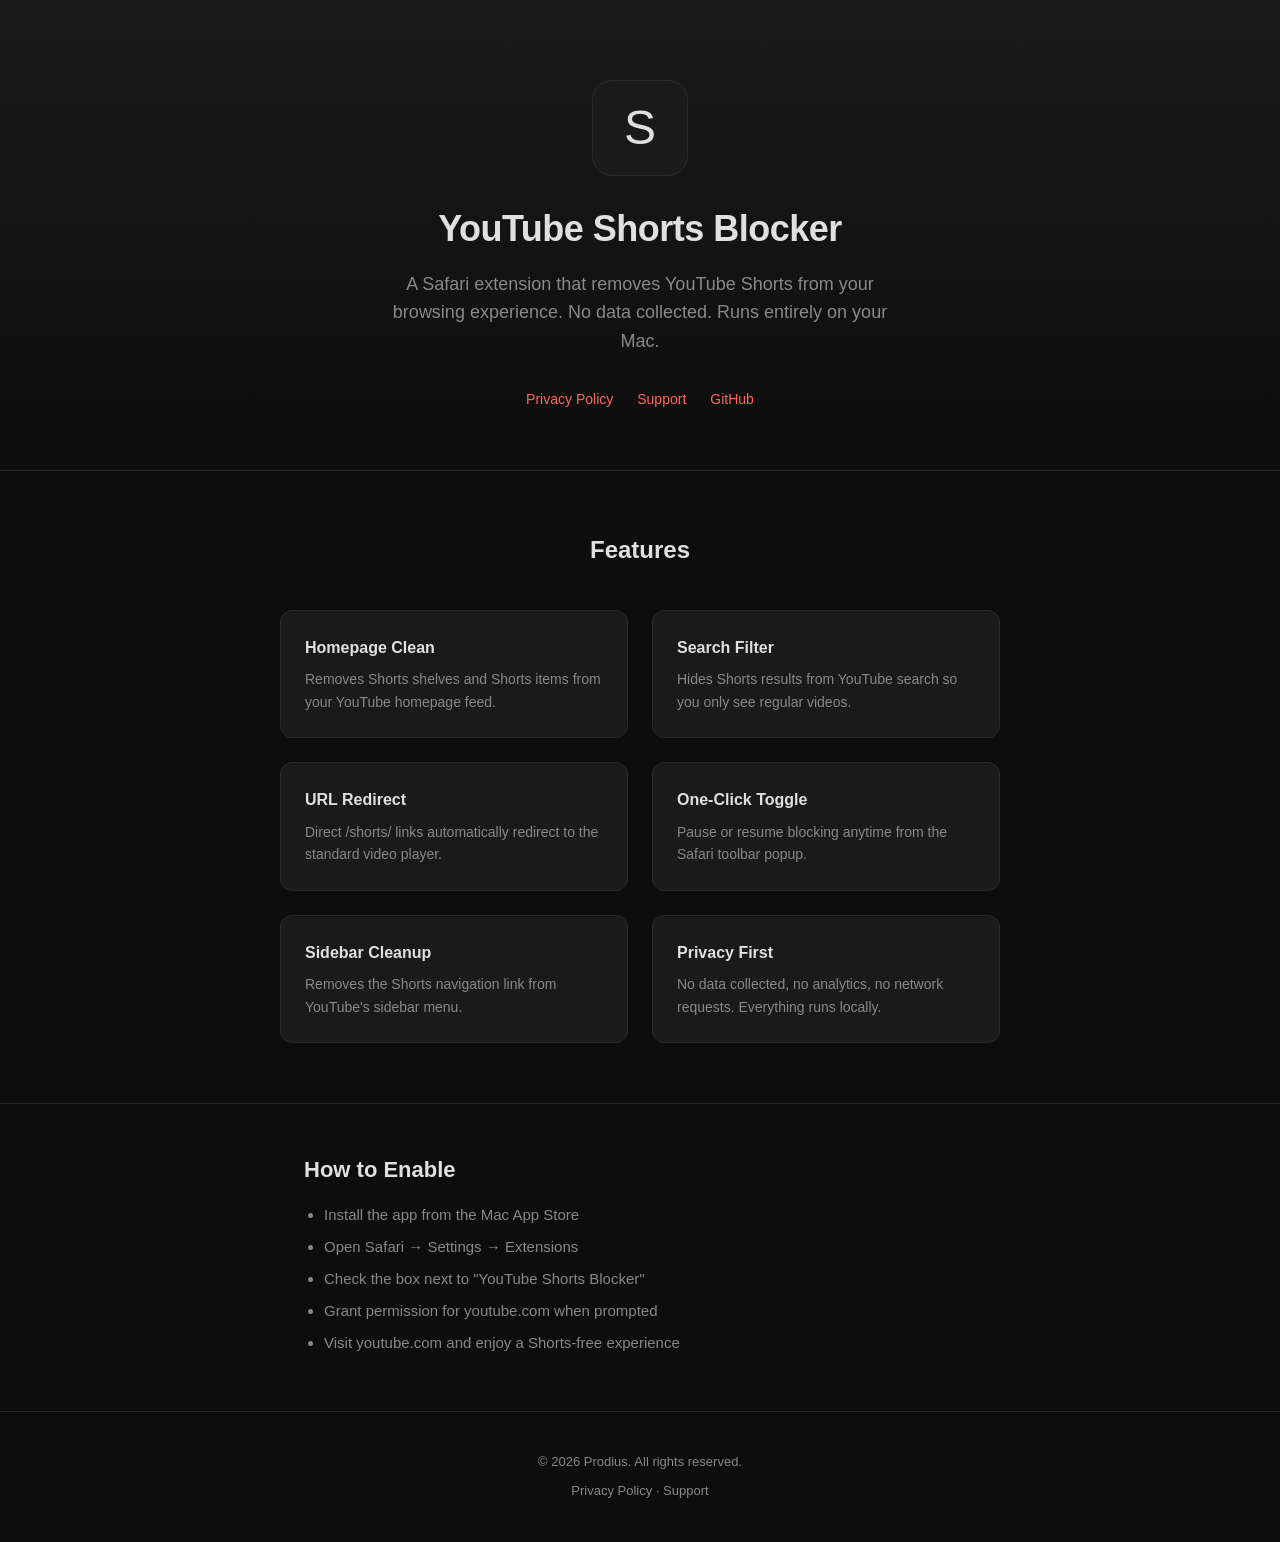
==== docs/index.html @ ae2ee3c0 "Add GitHub Pages site: landing, privacy policy, support Pages for App Store Connect submission: - La" ====
<!DOCTYPE html>
<html lang="en">
<head>
  <meta charset="UTF-8">
  <meta name="viewport" content="width=device-width, initial-scale=1.0">
  <title>YouTube Shorts Blocker — Safari Extension</title>
  <style>
    :root { --bg: #0d0d0d; --surface: #1a1a1a; --border: #2a2a2a; --text: #e0e0e0; --muted: #888; --accent: #E53935; --accent2: #ff6659; }
    * { margin: 0; padding: 0; box-sizing: border-box; }
    body { font-family: -apple-system, BlinkMacSystemFont, "SF Pro Text", "Helvetica Neue", sans-serif; background: var(--bg); color: var(--text); line-height: 1.6; }

    .hero {
      text-align: center;
      padding: 80px 24px 60px;
      background: linear-gradient(180deg, #1a1a1a 0%, #0d0d0d 100%);
      border-bottom: 1px solid var(--border);
    }
    .hero-icon {
      width: 96px; height: 96px; border-radius: 20px;
      background: var(--surface); border: 1px solid var(--border);
      display: inline-flex; align-items: center; justify-content: center;
      font-size: 48px; margin-bottom: 24px;
    }
    .hero h1 { font-size: 36px; font-weight: 700; letter-spacing: -0.5px; margin-bottom: 12px; }
    .hero p { font-size: 18px; color: var(--muted); max-width: 520px; margin: 0 auto 32px; }
    .badge { display: inline-block; }
    .badge img { height: 40px; }

    .container { max-width: 720px; margin: 0 auto; padding: 0 24px; }

    .features {
      padding: 60px 24px;
      border-bottom: 1px solid var(--border);
    }
    .features h2 { text-align: center; font-size: 24px; margin-bottom: 40px; }
    .feature-grid { display: grid; grid-template-columns: 1fr 1fr; gap: 24px; max-width: 720px; margin: 0 auto; }
    .feature {
      background: var(--surface); border: 1px solid var(--border); border-radius: 12px; padding: 24px;
    }
    .feature h3 { font-size: 16px; margin-bottom: 8px; }
    .feature p { font-size: 14px; color: var(--muted); }

    .section {
      padding: 48px 24px;
      border-bottom: 1px solid var(--border);
    }
    .section h2 { font-size: 22px; margin-bottom: 16px; }
    .section p, .section li { font-size: 15px; color: var(--muted); }
    .section ul { padding-left: 20px; }
    .section li { margin-bottom: 8px; }
    .section a { color: var(--accent2); text-decoration: none; }
    .section a:hover { text-decoration: underline; }

    footer {
      padding: 40px 24px;
      text-align: center;
      font-size: 13px;
      color: var(--muted);
    }
    footer a { color: var(--muted); text-decoration: none; }
    footer a:hover { color: var(--text); }

    .nav { display: flex; gap: 24px; justify-content: center; margin-top: 16px; }
    .nav a { color: var(--accent2); text-decoration: none; font-size: 14px; }
    .nav a:hover { text-decoration: underline; }

    @media (max-width: 600px) {
      .hero h1 { font-size: 28px; }
      .feature-grid { grid-template-columns: 1fr; }
    }
  </style>
</head>
<body>

  <div class="hero">
    <div class="hero-icon">S</div>
    <h1>YouTube Shorts Blocker</h1>
    <p>A Safari extension that removes YouTube Shorts from your browsing experience. No data collected. Runs entirely on your Mac.</p>
    <div class="nav">
      <a href="privacy.html">Privacy Policy</a>
      <a href="support.html">Support</a>
      <a href="https://github.com/CristianProdius/antishorts-safari">GitHub</a>
    </div>
  </div>

  <div class="features">
    <h2>Features</h2>
    <div class="feature-grid">
      <div class="feature">
        <h3>Homepage Clean</h3>
        <p>Removes Shorts shelves and Shorts items from your YouTube homepage feed.</p>
      </div>
      <div class="feature">
        <h3>Search Filter</h3>
        <p>Hides Shorts results from YouTube search so you only see regular videos.</p>
      </div>
      <div class="feature">
        <h3>URL Redirect</h3>
        <p>Direct /shorts/ links automatically redirect to the standard video player.</p>
      </div>
      <div class="feature">
        <h3>One-Click Toggle</h3>
        <p>Pause or resume blocking anytime from the Safari toolbar popup.</p>
      </div>
      <div class="feature">
        <h3>Sidebar Cleanup</h3>
        <p>Removes the Shorts navigation link from YouTube's sidebar menu.</p>
      </div>
      <div class="feature">
        <h3>Privacy First</h3>
        <p>No data collected, no analytics, no network requests. Everything runs locally.</p>
      </div>
    </div>
  </div>

  <div class="section">
    <div class="container">
      <h2>How to Enable</h2>
      <ul>
        <li>Install the app from the Mac App Store</li>
        <li>Open Safari &rarr; Settings &rarr; Extensions</li>
        <li>Check the box next to "YouTube Shorts Blocker"</li>
        <li>Grant permission for youtube.com when prompted</li>
        <li>Visit youtube.com and enjoy a Shorts-free experience</li>
      </ul>
    </div>
  </div>

  <footer>
    <p>&copy; 2026 Prodius. All rights reserved.</p>
    <p style="margin-top: 8px;">
      <a href="privacy.html">Privacy Policy</a> &middot;
      <a href="support.html">Support</a>
    </p>
  </footer>

</body>
</html>
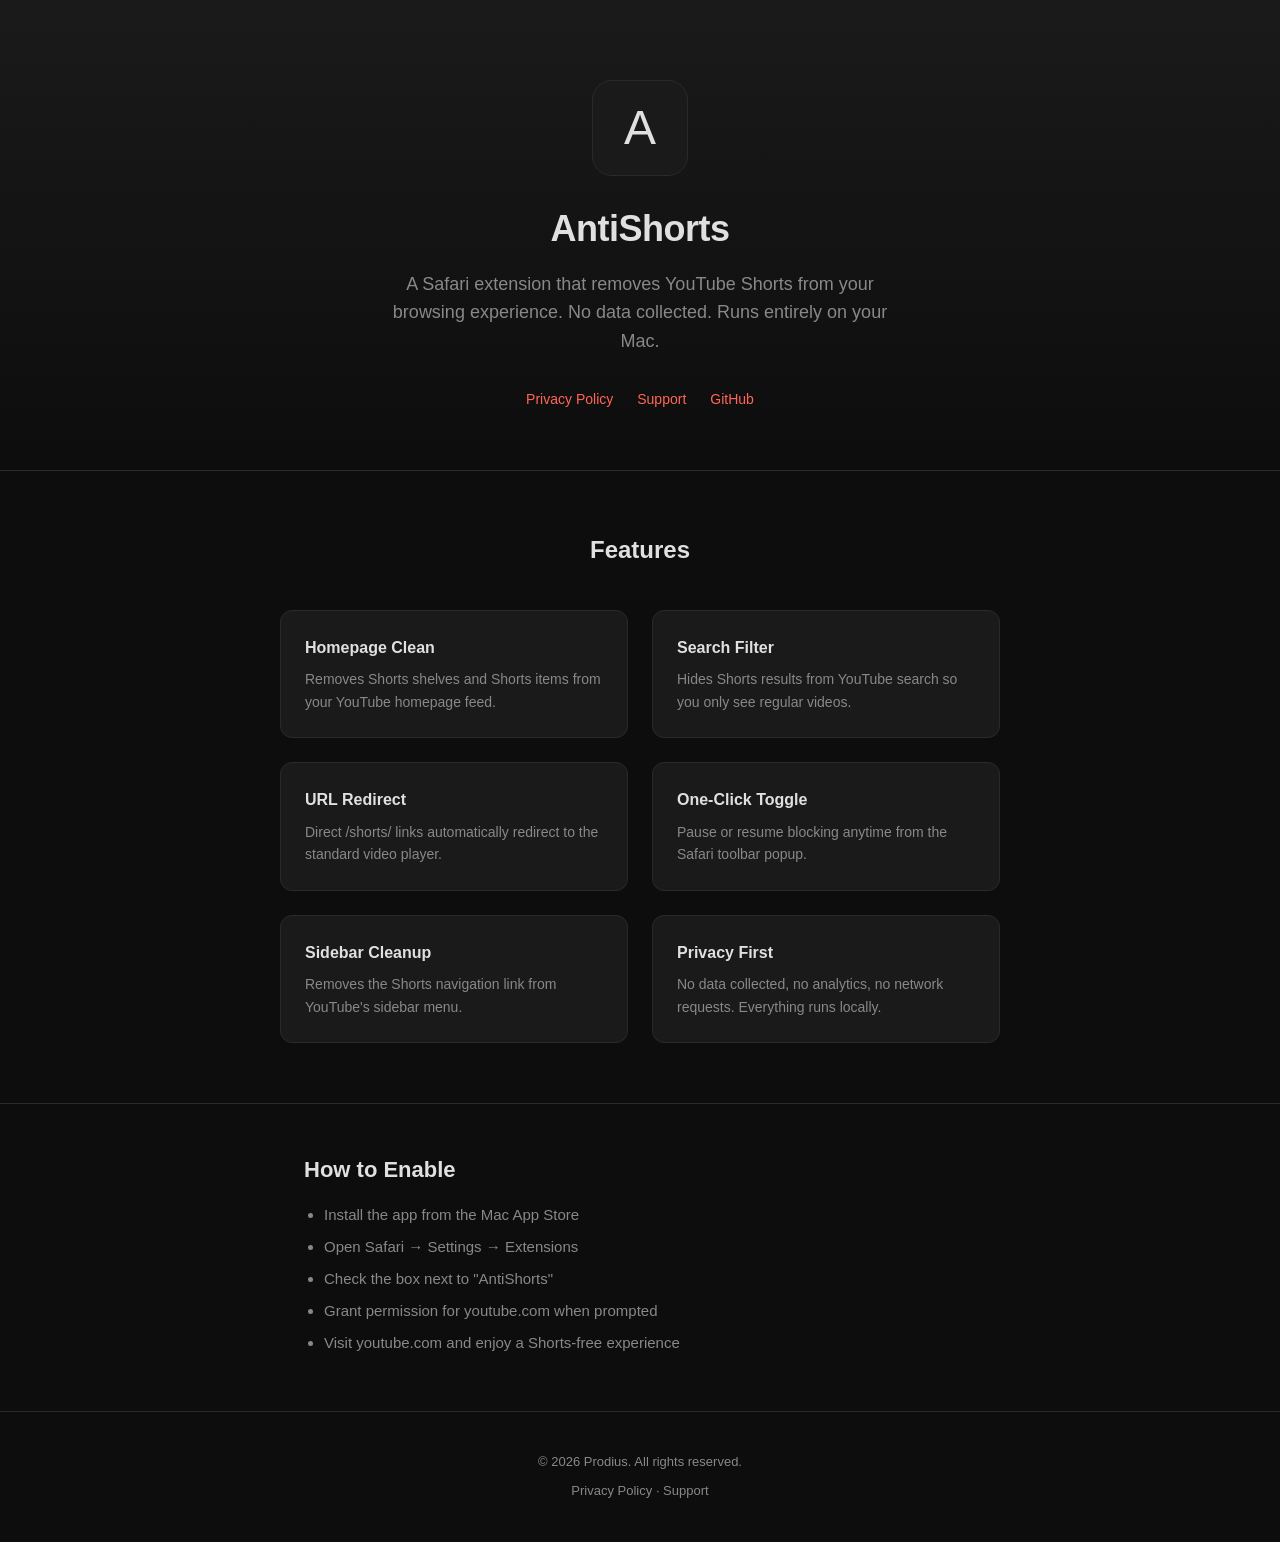
==== commit 36410445: "Rename to AntiShorts + add App Store screenshots - Rename display name from "No YouTube Shorts" to "" ====
--- a/docs/index.html
+++ b/docs/index.html
@@ -3,7 +3,7 @@
 <head>
   <meta charset="UTF-8">
   <meta name="viewport" content="width=device-width, initial-scale=1.0">
-  <title>YouTube Shorts Blocker — Safari Extension</title>
+  <title>AntiShorts — Safari Extension</title>
   <style>
     :root { --bg: #0d0d0d; --surface: #1a1a1a; --border: #2a2a2a; --text: #e0e0e0; --muted: #888; --accent: #E53935; --accent2: #ff6659; }
     * { margin: 0; padding: 0; box-sizing: border-box; }
@@ -73,8 +73,8 @@
 <body>
 
   <div class="hero">
-    <div class="hero-icon">S</div>
-    <h1>YouTube Shorts Blocker</h1>
+    <div class="hero-icon">A</div>
+    <h1>AntiShorts</h1>
     <p>A Safari extension that removes YouTube Shorts from your browsing experience. No data collected. Runs entirely on your Mac.</p>
     <div class="nav">
       <a href="privacy.html">Privacy Policy</a>
@@ -119,7 +119,7 @@
       <ul>
         <li>Install the app from the Mac App Store</li>
         <li>Open Safari &rarr; Settings &rarr; Extensions</li>
-        <li>Check the box next to "YouTube Shorts Blocker"</li>
+        <li>Check the box next to "AntiShorts"</li>
         <li>Grant permission for youtube.com when prompted</li>
         <li>Visit youtube.com and enjoy a Shorts-free experience</li>
       </ul>
